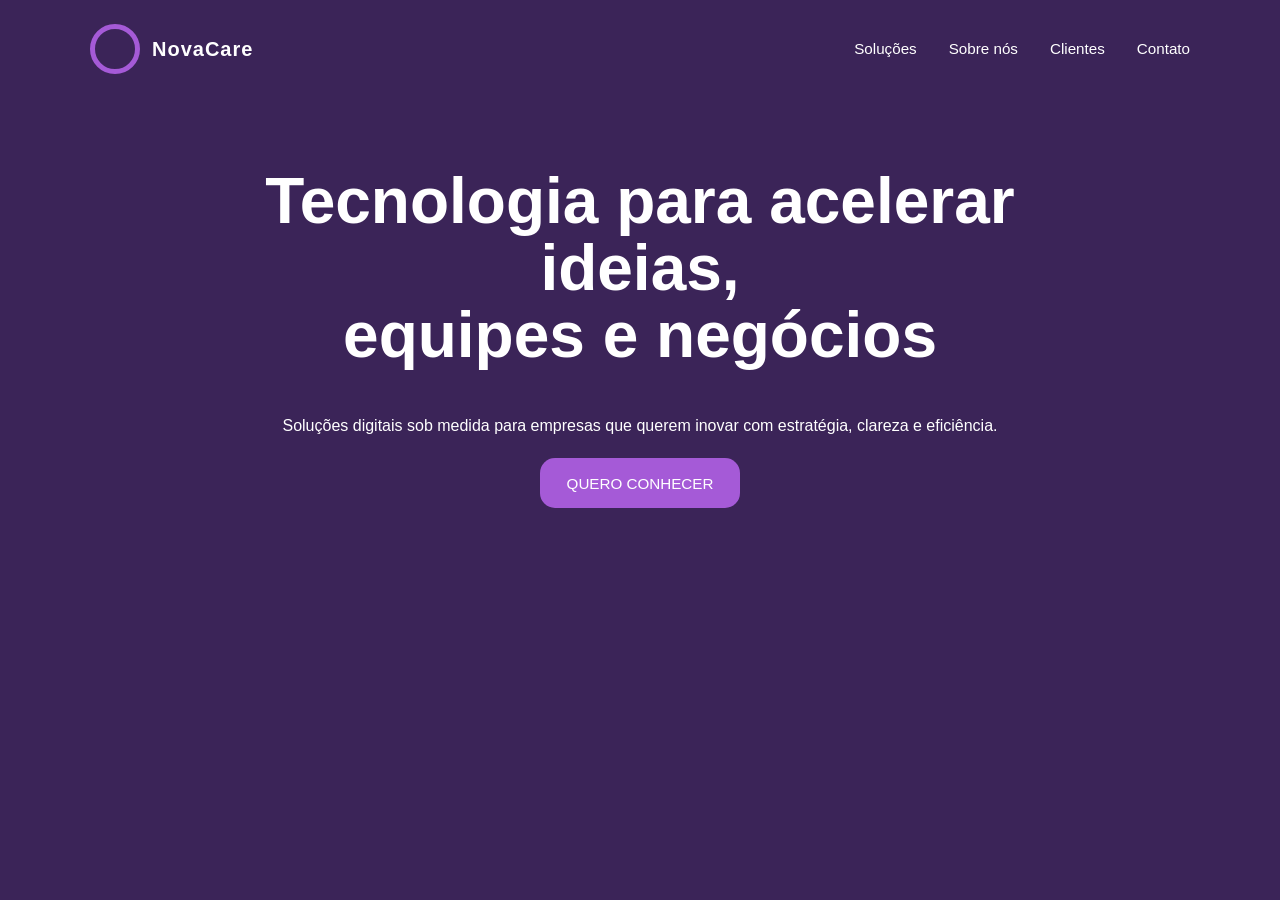
==== revisao - 15-09/index.html @ 692aa071 "Add files via upload" ====
<!DOCTYPE html>
<html lang="en">
<head>
    <meta charset="UTF-8">
    <meta name="viewport" content="width=device-width, initial-scale=1.0">
    <title>Document</title>
    <link rel="stylesheet" href="./css/style.css">
</head>
<body>
    
    <header>
        <div class="logo">
            <div class="circle"></div>
            <h3 class="nav-title">NovaCare</h3>
        </div>
        <nav class="navbar">
            <ul class="nav-links">
                <li><a href="#solucoes">Soluções</a></li>
                <li><a href="#sobre">Sobre nós</a></li>
                <li><a href="#clientes">Clientes</a></li>
                <li><a href="#contato">Contato</a></li>
            </ul>
        </nav>
    </header>
    
    <main class="inicio">
        <div class="hero-title">
            <h1 >Tecnologia para acelerar<br>ideias,<br>equipes e negócios</h1>
        </div>
        <div class="hero-text">
            <h4>Soluções digitais sob medida para empresas que querem inovar com estratégia, clareza e eficiência.</h4>
        </div>
        <div class="btn">
            <a href="#solucoes">QUERO CONHECER</a>
        </div>
    </main>

    <section class="solucoes">
        
    </section>

</body>
</html>
---- revisao - 15-09/css/style.css ----
* {
    box-sizing: border-box;
    margin: 0;
    padding: 0;
}

:root {
    --main: #3B2458;
    --accent: #A55AD7;
    --preto: #121212;
    --white: #fff;
    --cinza: #dddddd;
    --destaque: #e07a5f;
    --linha: #2a2a2a;
    --max-largura: 1140px;
    --espaco-secao: 70px;
    --gap: 24px;
    --altura-header: 84px;
    --transicao: 0.3s ease;
}

body {
    font-family: 'Poppins', sans-serif;
    background-color: var(--main);
    color: var(--white);
}

header {
    display: flex;
    justify-content: space-between;
    align-items: center;
    max-width: var(--max-largura);
    margin: 0 auto;
    padding: 24px 20px;
}

.logo {
    display: flex;
    align-items: center;
    gap: 12px;
}

.circle {
    width: 50px;
    height: 50px;
    background-color: var(--main);
    border-radius: 50%;
    border: 5px solid var(--accent);
}

.navbar {
    display: flex;
    align-items: center;
}

.nav-title {
    font-size: 1.25rem;
    letter-spacing: 1px;
    color: var(--white);
}

.nav-links {
    list-style: none;
    display: grid;
    grid-auto-flow: column;
    gap: 32px;
}

.nav-links a {
    color: var(--white);
    text-decoration: none;
    font-size: 0.95rem;
    transition: color var(--transicao);
}

.inicio {
    display: flex;
    flex-direction: column;
    justify-content: center;
    align-items: center;
}

.hero-title {
    max-width: 750px;
    text-align: center;
    margin-top: var(--espaco-secao);
    margin-bottom: var(--gap);
}

.hero-title h1 {
    font-size: 64px;
    line-height: 1.05;
    color: var(--white);
}

.hero-text {
    max-width: 750px;
    text-align: center;
    margin-top: var(--gap);
    margin-bottom: var(--gap);
}

.hero-text h4 {
    font-size: 16px;
    line-height: 1.05;
    color: var(--white);
    font-weight: lighter;
}

.btn {
    width: 200px;
    height: 50px;
    background-color: var(--accent);
    border-radius: 15px;
    display: flex;
    justify-content: center;
    align-items: center;
    margin-bottom: var(--espaco-secao);
}

.btn a {
    color: var(--white);
    text-decoration: none;
    font-size: 0.95rem;
    transition: color var(--transicao);
}
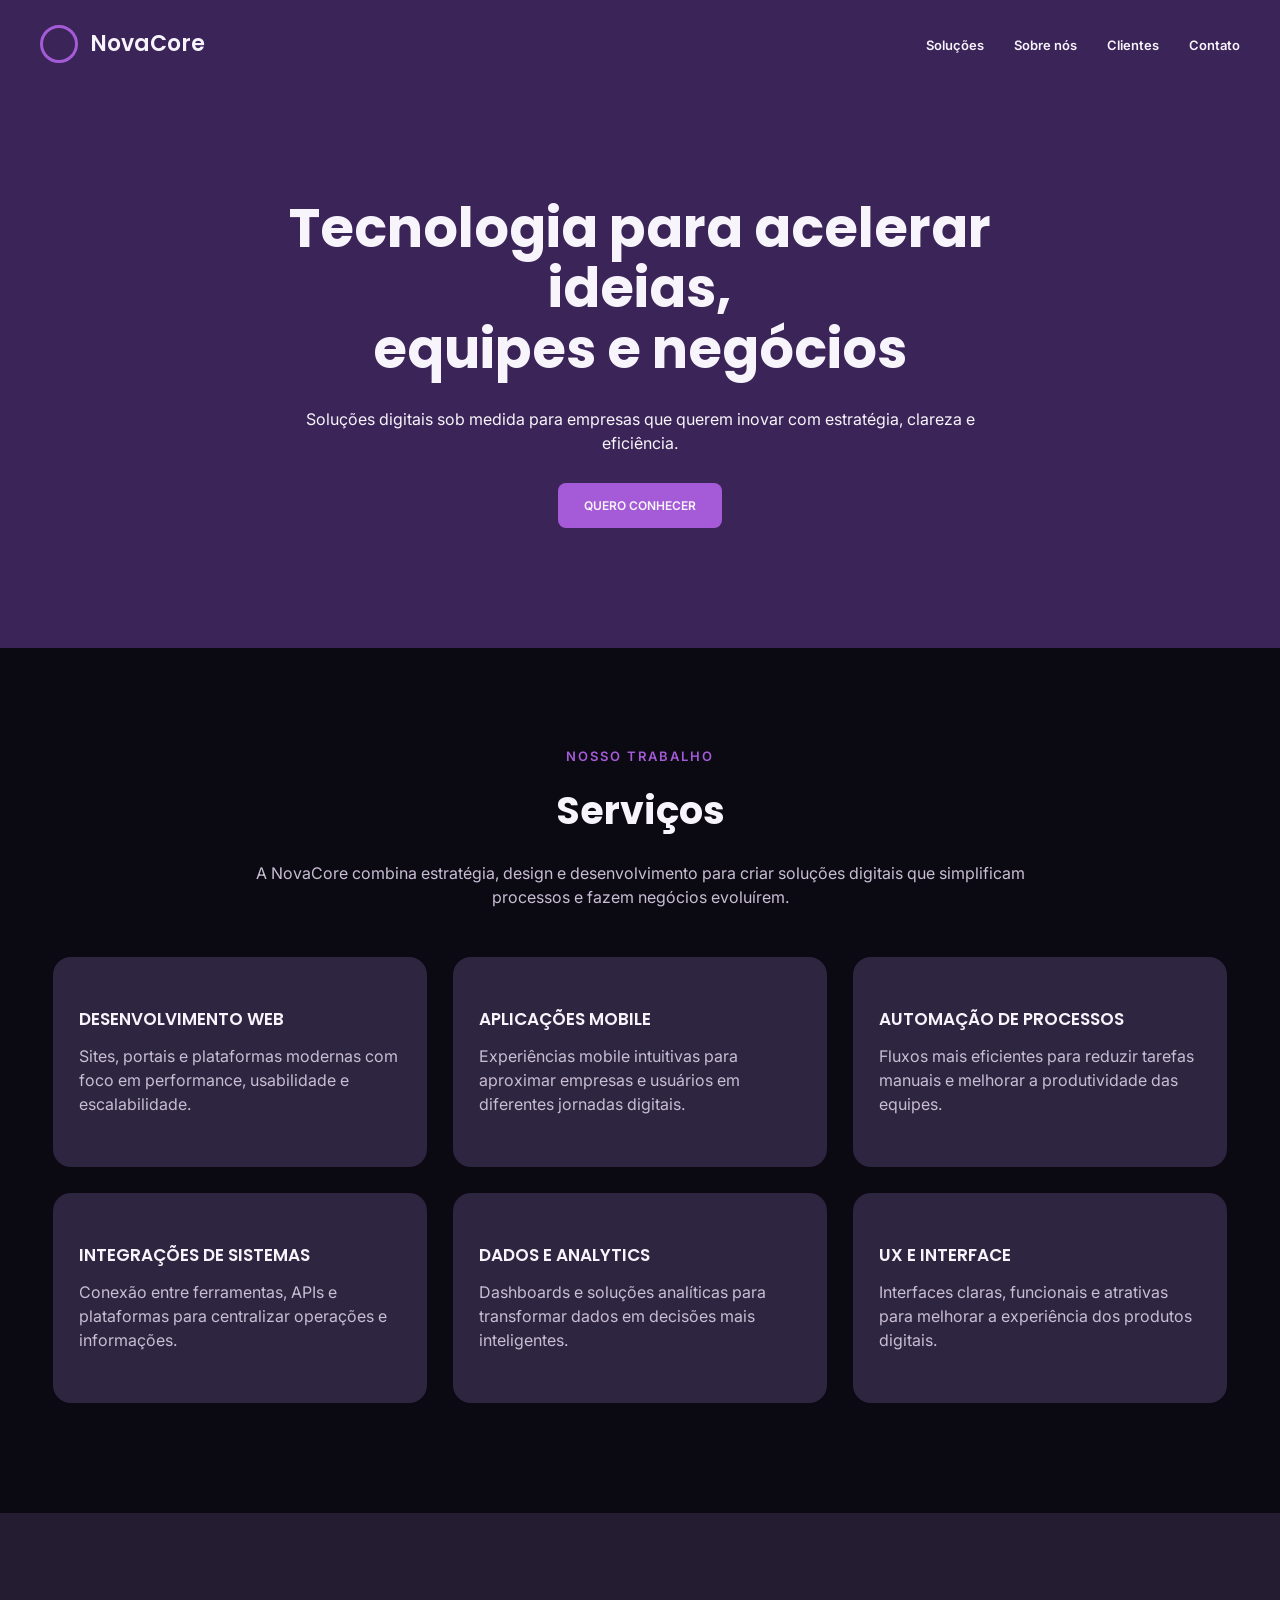
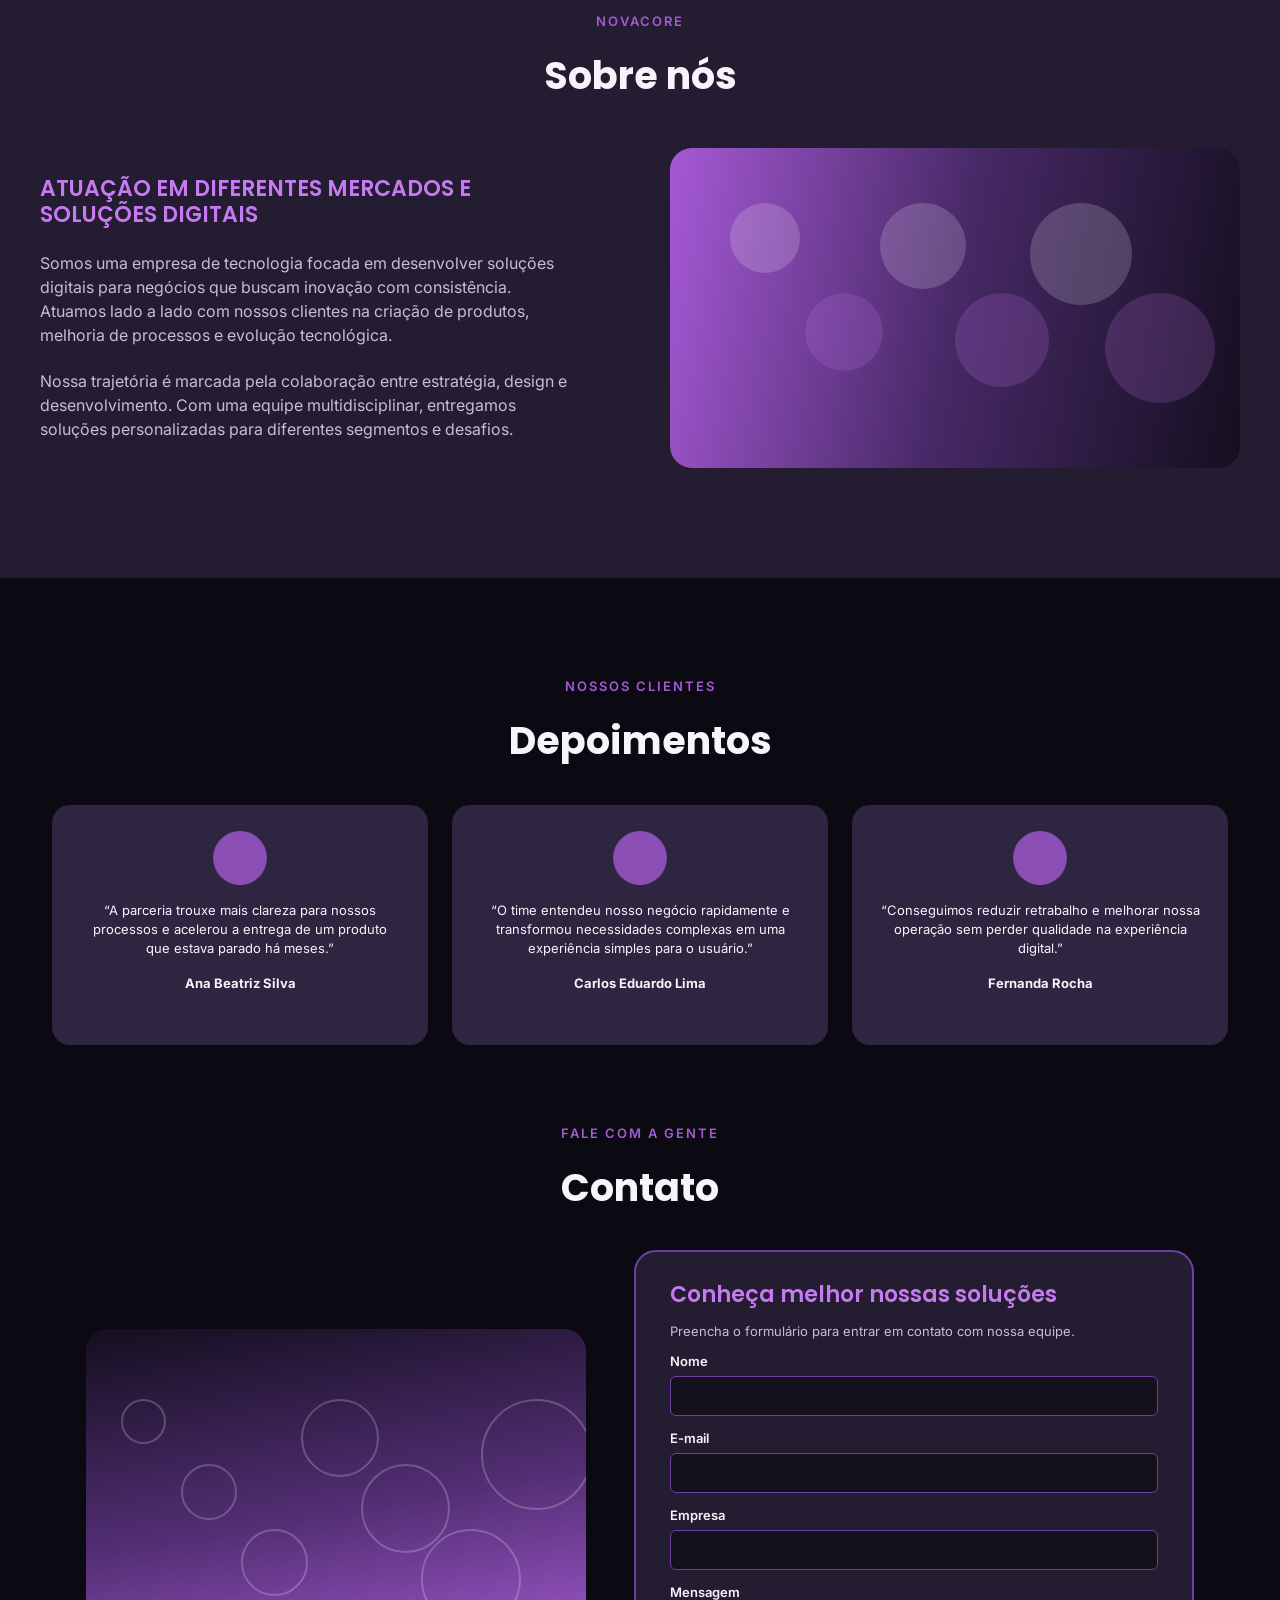
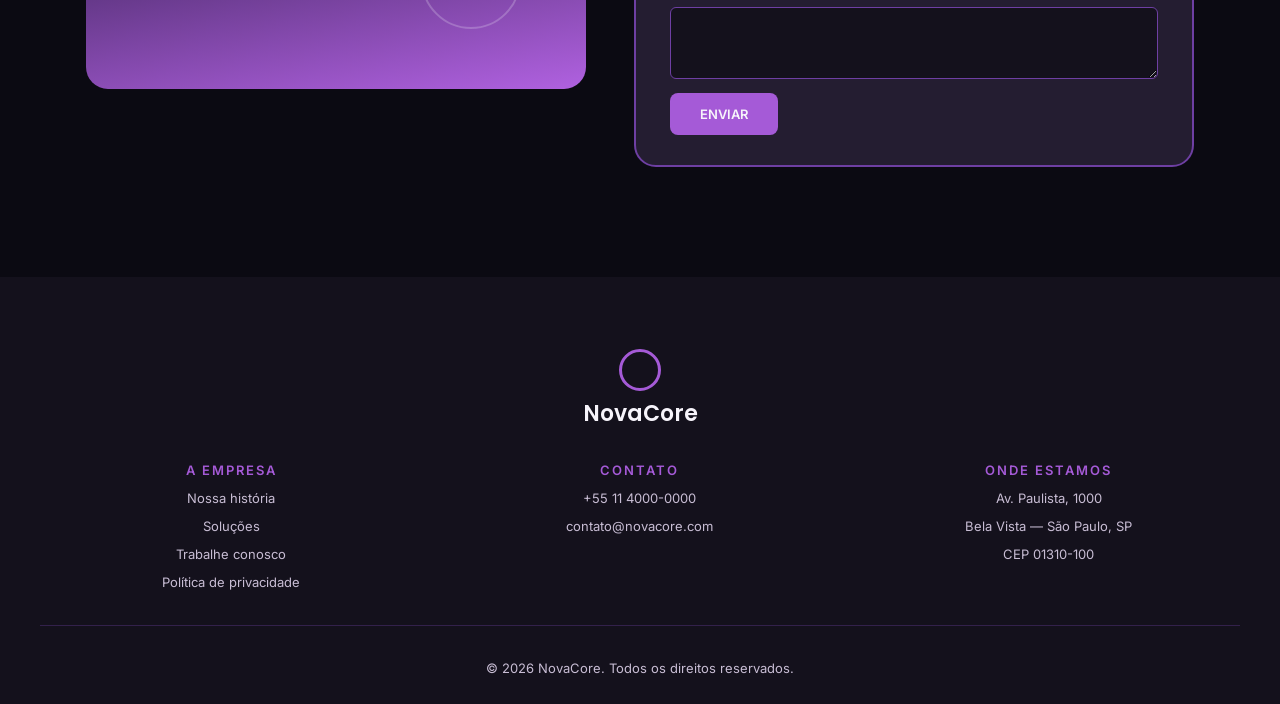
==== commit 469d16a8: "re-organização dos projetos" ====
--- a/revisao - 15-09/index.html
+++ b/revisao - 15-09/index.html
@@ -1,43 +1,181 @@
 <!DOCTYPE html>
-<html lang="en">
+<html lang="pt-BR">
 <head>
     <meta charset="UTF-8">
     <meta name="viewport" content="width=device-width, initial-scale=1.0">
-    <title>Document</title>
+    <title>NovaCore</title>
+    <link href="https://fonts.googleapis.com/css2?family=Inter:wght@400;600&family=Poppins:wght@600;700&display=swap" rel="stylesheet">
     <link rel="stylesheet" href="./css/style.css">
 </head>
 <body>
-    
+
     <header>
-        <div class="logo">
-            <div class="circle"></div>
-            <h3 class="nav-title">NovaCare</h3>
+        <div class="menu">
+            <div class="logo">
+                <div class="circulo"></div>
+                <h3>NovaCore</h3>
+            </div>
+            <nav>
+                <ul>
+                    <li><a href="#solucoes">Soluções</a></li>
+                    <li><a href="#sobre">Sobre nós</a></li>
+                    <li><a href="#clientes">Clientes</a></li>
+                    <li><a href="#contato">Contato</a></li>
+                </ul>
+            </nav>
         </div>
-        <nav class="navbar">
-            <ul class="nav-links">
-                <li><a href="#solucoes">Soluções</a></li>
-                <li><a href="#sobre">Sobre nós</a></li>
-                <li><a href="#clientes">Clientes</a></li>
-                <li><a href="#contato">Contato</a></li>
-            </ul>
-        </nav>
+
+        <div class="hero">
+            <h1>Tecnologia para acelerar ideias,<br>equipes e negócios</h1>
+            <p>Soluções digitais sob medida para empresas que querem inovar com estratégia, clareza e eficiência.</p>
+            <a href="#solucoes" class="btn">QUERO CONHECER</a>
+        </div>
     </header>
-    
-    <main class="inicio">
-        <div class="hero-title">
-            <h1 >Tecnologia para acelerar<br>ideias,<br>equipes e negócios</h1>
-        </div>
-        <div class="hero-text">
-            <h4>Soluções digitais sob medida para empresas que querem inovar com estratégia, clareza e eficiência.</h4>
-        </div>
-        <div class="btn">
-            <a href="#solucoes">QUERO CONHECER</a>
-        </div>
+
+    <main>
+        <section id="solucoes">
+            <span class="tag">NOSSO TRABALHO</span>
+            <h2>Serviços</h2>
+            <p class="descricao">A NovaCore combina estratégia, design e desenvolvimento para criar soluções digitais que simplificam processos e fazem negócios evoluírem.</p>
+
+            <div class="cards">
+                <div class="card">
+                    <h3>DESENVOLVIMENTO WEB</h3>
+                    <p>Sites, portais e plataformas modernas com foco em performance, usabilidade e escalabilidade.</p>
+                </div>
+                <div class="card">
+                    <h3>APLICAÇÕES MOBILE</h3>
+                    <p>Experiências mobile intuitivas para aproximar empresas e usuários em diferentes jornadas digitais.</p>
+                </div>
+                <div class="card">
+                    <h3>AUTOMAÇÃO DE PROCESSOS</h3>
+                    <p>Fluxos mais eficientes para reduzir tarefas manuais e melhorar a produtividade das equipes.</p>
+                </div>
+                <div class="card">
+                    <h3>INTEGRAÇÕES DE SISTEMAS</h3>
+                    <p>Conexão entre ferramentas, APIs e plataformas para centralizar operações e informações.</p>
+                </div>
+                <div class="card">
+                    <h3>DADOS E ANALYTICS</h3>
+                    <p>Dashboards e soluções analíticas para transformar dados em decisões mais inteligentes.</p>
+                </div>
+                <div class="card">
+                    <h3>UX E INTERFACE</h3>
+                    <p>Interfaces claras, funcionais e atrativas para melhorar a experiência dos produtos digitais.</p>
+                </div>
+            </div>
+        </section>
+
+        <section id="sobre">
+            <span class="tag">NOVACORE</span>
+            <h2>Sobre nós</h2>
+
+            <div class="sobre">
+                <div class="sobre-texto">
+                    <h3>ATUAÇÃO EM DIFERENTES MERCADOS E SOLUÇÕES DIGITAIS</h3>
+                    <p>Somos uma empresa de tecnologia focada em desenvolver soluções digitais para negócios que buscam inovação com consistência. Atuamos lado a lado com nossos clientes na criação de produtos, melhoria de processos e evolução tecnológica.</p>
+                    <p>Nossa trajetória é marcada pela colaboração entre estratégia, design e desenvolvimento. Com uma equipe multidisciplinar, entregamos soluções personalizadas para diferentes segmentos e desafios.</p>
+                </div>
+                <div class="img-sobre">
+                    <div class="bola b1"></div>
+                    <div class="bola b2 roxa"></div>
+                    <div class="bola b3"></div>
+                    <div class="bola b4 roxa"></div>
+                    <div class="bola b5"></div>
+                    <div class="bola b6 roxa"></div>
+                </div>
+            </div>
+        </section>
+
+        <section id="clientes">
+            <span class="tag">NOSSOS CLIENTES</span>
+            <h2>Depoimentos</h2>
+
+            <div class="depoimentos">
+                <div class="depoimento">
+                    <div class="avatar"></div>
+                    <p>“A parceria trouxe mais clareza para nossos processos e acelerou a entrega de um produto que estava parado há meses.”</p>
+                    <strong>Ana Beatriz Silva</strong>
+                </div>
+                <div class="depoimento">
+                    <div class="avatar"></div>
+                    <p>“O time entendeu nosso negócio rapidamente e transformou necessidades complexas em uma experiência simples para o usuário.”</p>
+                    <strong>Carlos Eduardo Lima</strong>
+                </div>
+                <div class="depoimento">
+                    <div class="avatar"></div>
+                    <p>“Conseguimos reduzir retrabalho e melhorar nossa operação sem perder qualidade na experiência digital.”</p>
+                    <strong>Fernanda Rocha</strong>
+                </div>
+            </div>
+        </section>
+
+        <section id="contato">
+            <span class="tag">FALE COM A GENTE</span>
+            <h2>Contato</h2>
+
+            <div class="contato">
+                <div class="img-contato">
+                    <div class="anel a1"></div>
+                    <div class="anel a2"></div>
+                    <div class="anel a3"></div>
+                    <div class="anel a4"></div>
+                    <div class="anel a5"></div>
+                    <div class="anel a6"></div>
+                    <div class="anel a7"></div>
+                </div>
+
+                <form action="#">
+                    <h3>Conheça melhor nossas soluções</h3>
+                    <p>Preencha o formulário para entrar em contato com nossa equipe.</p>
+
+                    <label for="nome">Nome</label>
+                    <input type="text" id="nome" required>
+
+                    <label for="email">E-mail</label>
+                    <input type="email" id="email" required>
+
+                    <label for="empresa">Empresa</label>
+                    <input type="text" id="empresa">
+
+                    <label for="mensagem">Mensagem</label>
+                    <textarea id="mensagem" required></textarea>
+
+                    <button type="submit" class="btn">ENVIAR</button>
+                </form>
+            </div>
+        </section>
     </main>
 
-    <section class="solucoes">
-        
-    </section>
+    <footer>
+        <div class="logo-rodape">
+            <div class="circulo"></div>
+            <h3>NovaCore</h3>
+        </div>
+
+        <div class="colunas">
+            <div class="coluna">
+                <h4>A EMPRESA</h4>
+                <a href="#sobre">Nossa história</a>
+                <a href="#solucoes">Soluções</a>
+                <a href="#">Trabalhe conosco</a>
+                <a href="#">Política de privacidade</a>
+            </div>
+            <div class="coluna">
+                <h4>CONTATO</h4>
+                <a href="#">+55 11 4000-0000</a>
+                <a href="#">contato@novacore.com</a>
+            </div>
+            <div class="coluna">
+                <h4>ONDE ESTAMOS</h4>
+                <a href="#">Av. Paulista, 1000</a>
+                <a href="#">Bela Vista — São Paulo, SP</a>
+                <a href="#">CEP 01310-100</a>
+            </div>
+        </div>
+
+        <p class="copyright">© 2026 NovaCore. Todos os direitos reservados.</p>
+    </footer>
 
 </body>
-</html>+</html>
--- a/revisao - 15-09/css/style.css
+++ b/revisao - 15-09/css/style.css
@@ -1,37 +1,61 @@
- * {
+* {
     box-sizing: border-box;
     margin: 0;
     padding: 0;
 }
 
 :root {
-    --main: #3B2458;
-    --accent: #A55AD7;
-    --preto: #121212;
-    --white: #fff;
-    --cinza: #dddddd;
-    --destaque: #e07a5f;
-    --linha: #2a2a2a;
-    --max-largura: 1140px;
-    --espaco-secao: 70px;
-    --gap: 24px;
-    --altura-header: 84px;
-    --transicao: 0.3s ease;
+    --roxo: #3B2458;
+    --destaque: #A55AD7;
+    --lilas: #C57AF1;
+    --fundo: #0B0A12;
+    --fundo-claro: #241D31;
+    --card: #2E2540;
+    --escuro: #14111C;
+    --borda: #6E3FA3;
+    --branco: #F7F4FB;
+    --cinza: #C8BDD4;
+}
+
+html {
+    scroll-behavior: smooth;
 }
 
 body {
+    font-family: 'Inter', sans-serif;
+    background-color: var(--fundo);
+    color: var(--branco);
+}
+
+h1, h2, h3 {
     font-family: 'Poppins', sans-serif;
-    background-color: var(--main);
-    color: var(--white);
-}
+}
+
+h3 {
+    font-weight: 600;
+    line-height: 1.2;
+}
+
+a {
+    color: var(--branco);
+    text-decoration: none;
+    transition: 0.3s;
+}
+
+/* HEADER */
 
 header {
+    background-color: var(--roxo);
+    padding: 0 20px;
+}
+
+.menu {
     display: flex;
     justify-content: space-between;
     align-items: center;
-    max-width: var(--max-largura);
+    max-width: 1200px;
+    height: 88px;
     margin: 0 auto;
-    padding: 24px 20px;
 }
 
 .logo {
@@ -40,89 +64,438 @@
     gap: 12px;
 }
 
-.circle {
-    width: 50px;
-    height: 50px;
-    background-color: var(--main);
+.circulo {
+    width: 38px;
+    height: 38px;
     border-radius: 50%;
-    border: 5px solid var(--accent);
-}
-
-.navbar {
-    display: flex;
-    align-items: center;
-}
-
-.nav-title {
-    font-size: 1.25rem;
-    letter-spacing: 1px;
-    color: var(--white);
-}
-
-.nav-links {
+    border: 3px solid var(--destaque);
+}
+
+.logo h3,
+.logo-rodape h3 {
+    font-size: 22px;
+}
+
+nav ul {
+    display: flex;
+    gap: 30px;
     list-style: none;
+}
+
+nav a {
+    font-size: 13px;
+    font-weight: 600;
+}
+
+nav a:hover {
+    color: var(--lilas);
+}
+
+.hero {
+    display: flex;
+    flex-direction: column;
+    align-items: center;
+    gap: 28px;
+    padding: 110px 0 120px;
+    text-align: center;
+}
+
+.hero h1 {
+    max-width: 760px;
+    font-size: 54px;
+    line-height: 1.12;
+}
+
+.hero p {
+    max-width: 720px;
+    line-height: 1.5;
+}
+
+.btn {
+    background-color: var(--destaque);
+    color: var(--branco);
+    border: none;
+    border-radius: 8px;
+    padding: 15px 26px;
+    font-family: 'Inter', sans-serif;
+    font-size: 12px;
+    font-weight: 600;
+    cursor: pointer;
+    transition: 0.3s;
+}
+
+.btn:hover {
+    background-color: var(--lilas);
+    transform: translateY(-2px);
+}
+
+/* SEÇÕES */
+
+section {
+    display: flex;
+    flex-direction: column;
+    align-items: center;
+    padding: 100px 20px 110px;
+}
+
+.tag {
+    color: var(--destaque);
+    font-size: 13px;
+    font-weight: 600;
+    letter-spacing: 2px;
+}
+
+section h2 {
+    font-size: 38px;
+    margin-top: 18px;
+}
+
+/* SERVIÇOS */
+
+.descricao {
+    max-width: 820px;
+    margin-top: 22px;
+    color: var(--cinza);
+    line-height: 1.5;
+    text-align: center;
+}
+
+.cards {
     display: grid;
-    grid-auto-flow: column;
-    gap: 32px;
-}
-
-.nav-links a {
-    color: var(--white);
-    text-decoration: none;
-    font-size: 0.95rem;
-    transition: color var(--transicao);
-}
-
-.inicio {
+    grid-template-columns: repeat(3, 1fr);
+    gap: 26px;
+    width: 100%;
+    max-width: 1174px;
+    margin-top: 48px;
+}
+
+.card {
     display: flex;
     flex-direction: column;
     justify-content: center;
-    align-items: center;
-}
-
-.hero-title {
-    max-width: 750px;
+    gap: 14px;
+    min-height: 210px;
+    padding: 28px 26px;
+    background-color: var(--card);
+    border-radius: 18px;
+    transition: 0.3s;
+}
+
+.card:hover {
+    transform: translateY(-4px);
+}
+
+.card h3 {
+    font-size: 17px;
+}
+
+.card p {
+    color: var(--cinza);
+    line-height: 1.5;
+}
+
+/* SOBRE */
+
+#sobre {
+    background-color: var(--fundo-claro);
+}
+
+.sobre {
+    display: grid;
+    grid-template-columns: 1fr 1fr;
+    align-items: center;
+    gap: 60px;
+    width: 100%;
+    max-width: 1200px;
+    margin-top: 44px;
+}
+
+.sobre-texto {
+    display: flex;
+    flex-direction: column;
+    gap: 22px;
+    max-width: 540px;
+}
+
+.sobre-texto h3 {
+    font-size: 22px;
+    color: var(--lilas);
+}
+
+.sobre-texto p {
+    color: var(--cinza);
+    line-height: 1.5;
+}
+
+.img-sobre {
+    position: relative;
+    height: 320px;
+    border-radius: 22px;
+    overflow: hidden;
+    background: linear-gradient(100deg, #A659D6, #472966, #140F1F);
+}
+
+.bola {
+    position: absolute;
+    border-radius: 50%;
+    background-color: var(--branco);
+    opacity: 0.18;
+}
+
+.roxa {
+    background-color: var(--lilas);
+}
+
+.b1 { left: 60px;  top: 55px;  width: 70px;  height: 70px; }
+.b2 { left: 135px; top: 145px; width: 78px;  height: 78px; }
+.b3 { left: 210px; top: 55px;  width: 86px;  height: 86px; }
+.b4 { left: 285px; top: 145px; width: 94px;  height: 94px; }
+.b5 { left: 360px; top: 55px;  width: 102px; height: 102px; }
+.b6 { left: 435px; top: 145px; width: 110px; height: 110px; }
+
+/* DEPOIMENTOS */
+
+#clientes {
+    padding-bottom: 0;
+}
+
+.depoimentos {
+    display: grid;
+    grid-template-columns: repeat(3, 1fr);
+    gap: 24px;
+    width: 100%;
+    max-width: 1176px;
+    margin-top: 36px;
+}
+
+.depoimento {
+    display: flex;
+    flex-direction: column;
+    align-items: center;
+    gap: 16px;
+    min-height: 240px;
+    padding: 26px 28px;
+    background-color: var(--card);
+    border-radius: 18px;
     text-align: center;
-    margin-top: var(--espaco-secao);
-    margin-bottom: var(--gap);
-}
-
-.hero-title h1 {
-    font-size: 64px;
-    line-height: 1.05;
-    color: var(--white);
-}
-
-.hero-text {
-    max-width: 750px;
+    font-size: 13px;
+    line-height: 1.45;
+}
+
+.avatar {
+    width: 54px;
+    height: 54px;
+    border-radius: 50%;
+    background-color: var(--destaque);
+    opacity: 0.78;
+}
+
+/* CONTATO */
+
+#contato {
+    padding-top: 80px;
+}
+
+.contato {
+    display: grid;
+    grid-template-columns: 1fr 1.12fr;
+    align-items: center;
+    gap: 48px;
+    width: 100%;
+    max-width: 1108px;
+    margin-top: 34px;
+}
+
+.img-contato {
+    position: relative;
+    height: 360px;
+    border-radius: 22px;
+    overflow: hidden;
+    background: linear-gradient(170deg, #140F1F, #522E73, #B061E0);
+}
+
+.anel {
+    position: absolute;
+    border-radius: 50%;
+    border: 2px solid var(--branco);
+    opacity: 0.22;
+}
+
+.a1 { left: 35px;  top: 70px;  width: 45px;  height: 45px; }
+.a2 { left: 95px;  top: 135px; width: 56px;  height: 56px; }
+.a3 { left: 155px; top: 200px; width: 67px;  height: 67px; }
+.a4 { left: 215px; top: 70px;  width: 78px;  height: 78px; }
+.a5 { left: 275px; top: 135px; width: 89px;  height: 89px; }
+.a6 { left: 335px; top: 200px; width: 100px; height: 100px; }
+.a7 { left: 395px; top: 70px;  width: 111px; height: 111px; }
+
+form {
+    display: flex;
+    flex-direction: column;
+    align-items: flex-start;
+    padding: 30px 34px;
+    background-color: var(--fundo-claro);
+    border: 2px solid var(--borda);
+    border-radius: 22px;
+    font-size: 13px;
+}
+
+form h3 {
+    font-size: 22px;
+    color: var(--lilas);
+}
+
+form p {
+    color: var(--cinza);
+    margin: 14px 0;
+}
+
+form label {
+    font-weight: 600;
+    margin-bottom: 7px;
+}
+
+form input,
+form textarea {
+    width: 100%;
+    height: 40px;
+    margin-bottom: 14px;
+    padding: 0 12px;
+    background-color: var(--escuro);
+    border: 1.5px solid var(--borda);
+    border-radius: 6px;
+    color: var(--branco);
+    font-family: 'Inter', sans-serif;
+}
+
+form textarea {
+    height: 72px;
+    padding: 10px 12px;
+}
+
+form input:focus,
+form textarea:focus {
+    outline: none;
+    border-color: var(--lilas);
+}
+
+form .btn {
+    padding: 13px 30px;
+    font-size: 13px;
+}
+
+/* FOOTER */
+
+footer {
+    padding: 72px 20px 28px;
+    background-color: var(--escuro);
     text-align: center;
-    margin-top: var(--gap);
-    margin-bottom: var(--gap);
-}
-
-.hero-text h4 {
-    font-size: 16px;
-    line-height: 1.05;
-    color: var(--white);
-    font-weight: lighter;
-}
-
-.btn {
-    width: 200px;
-    height: 50px;
-    background-color: var(--accent);
-    border-radius: 15px;
-    display: flex;
-    justify-content: center;
-    align-items: center;
-    margin-bottom: var(--espaco-secao);
-}
-
-.btn a {
-    color: var(--white);
-    text-decoration: none;
-    font-size: 0.95rem;
-    transition: color var(--transicao);
-}
-
-
+}
+
+.logo-rodape {
+    display: flex;
+    flex-direction: column;
+    align-items: center;
+    gap: 10px;
+}
+
+.logo-rodape .circulo {
+    width: 42px;
+    height: 42px;
+}
+
+.colunas {
+    display: grid;
+    grid-template-columns: repeat(3, 1fr);
+    gap: 26px;
+    max-width: 1200px;
+    margin: 34px auto 0;
+    padding-bottom: 34px;
+    border-bottom: 1px solid #6E3FA359;
+}
+
+.coluna {
+    display: flex;
+    flex-direction: column;
+    gap: 9px;
+    font-size: 13px;
+    line-height: 1.45;
+}
+
+.coluna h4 {
+    color: var(--destaque);
+    font-weight: 600;
+    letter-spacing: 2px;
+}
+
+.coluna a {
+    color: var(--cinza);
+}
+
+.coluna a:hover {
+    color: var(--lilas);
+}
+
+.copyright {
+    margin-top: 34px;
+    color: var(--cinza);
+    font-size: 13px;
+}
+
+/* RESPONSIVIDADE */
+
+@media (max-width: 850px) {
+    section {
+        padding: 70px 20px;
+    }
+
+    .hero h1 {
+        font-size: 44px;
+    }
+
+    .cards,
+    .depoimentos {
+        grid-template-columns: repeat(2, 1fr);
+    }
+
+    .sobre,
+    .contato {
+        grid-template-columns: 1fr;
+    }
+}
+
+@media (max-width: 500px) {
+    .menu {
+        flex-direction: column;
+        justify-content: center;
+        gap: 16px;
+        height: auto;
+        padding: 24px 0;
+    }
+
+    nav ul {
+        gap: 20px;
+    }
+
+    .hero {
+        padding: 60px 0 80px;
+    }
+
+    .hero h1 {
+        font-size: 34px;
+    }
+
+    section h2 {
+        font-size: 30px;
+    }
+
+    .cards,
+    .depoimentos,
+    .colunas {
+        grid-template-columns: 1fr;
+    }
+
+    form {
+        padding: 24px 20px;
+    }
+}
